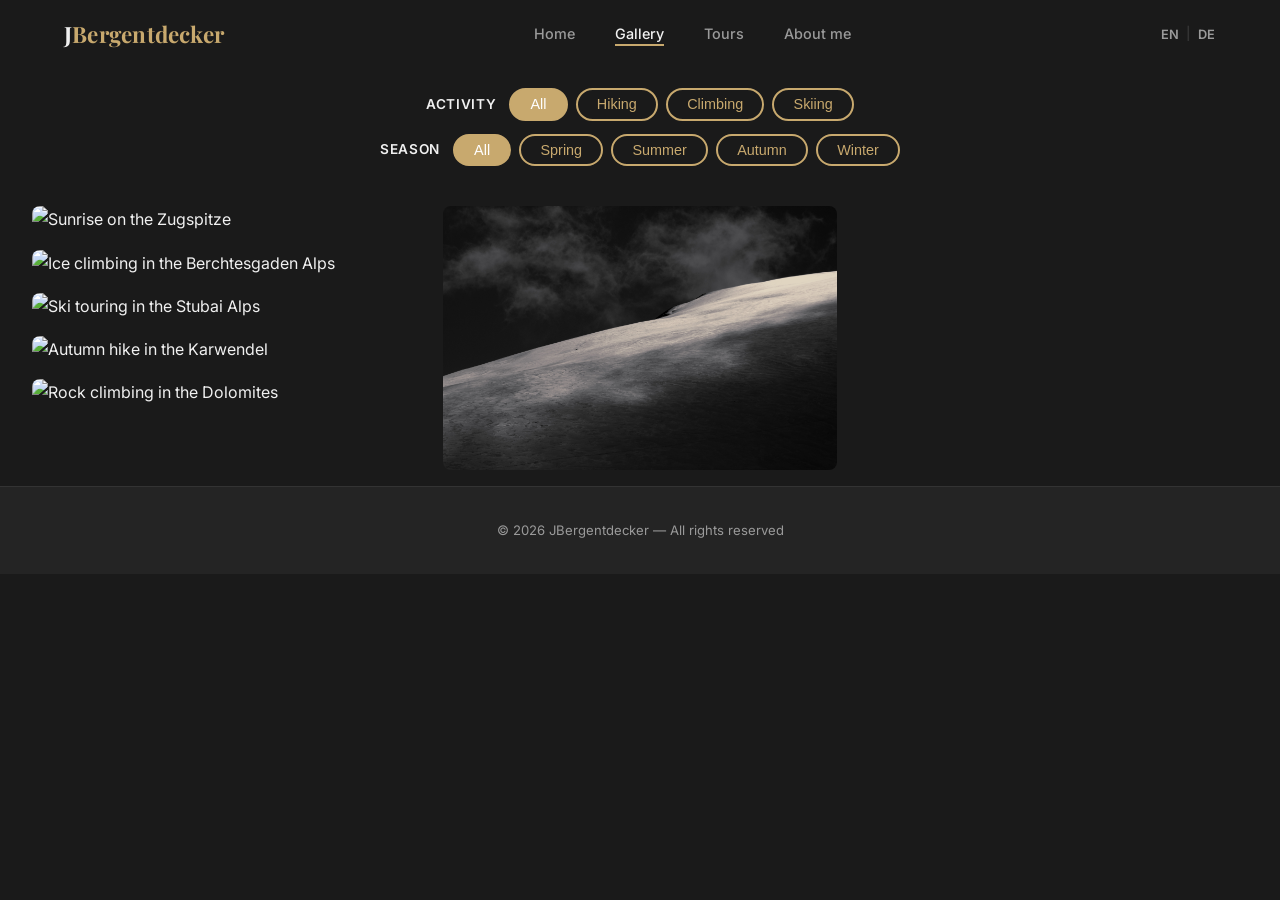
==== gallery/gallery.html @ 17d7b237 "Initial commit" ====
<!DOCTYPE html>
<html lang="en">

<head>
    <meta charset="UTF-8" />
    <meta name="viewport" content="width=device-width, initial-scale=1.0" />
    <title>Gallery</title>
    <link rel="stylesheet" href="../assets/css/style.css" />
    <link rel="stylesheet" href="css/gallery.css" />
</head>

<body>

    <!-- NAVBAR -->
    <div id="navbar-placeholder"></div>

    <!-- FILTER BAR -->
    <section id="filters">
        <div class="filter-group">
            <span class="filter-label">Activity</span>
            <button class="filter-btn active" data-type="activity" data-filter="all">All</button>
            <button class="filter-btn" data-type="activity" data-filter="hiking">Hiking</button>
            <button class="filter-btn" data-type="activity" data-filter="climbing">Climbing</button>
            <button class="filter-btn" data-type="activity" data-filter="skiing">Skiing</button>
        </div>

        <div class="filter-group">
            <span class="filter-label">Season</span>
            <button class="filter-btn active" data-type="season" data-filter="all">All</button>
            <button class="filter-btn" data-type="season" data-filter="spring">Spring</button>
            <button class="filter-btn" data-type="season" data-filter="summer">Summer</button>
            <button class="filter-btn" data-type="season" data-filter="autumn">Autumn</button>
            <button class="filter-btn" data-type="season" data-filter="winter">Winter</button>
        </div>
    </section>


    <!-- PHOTO GRID -->
    <main id="gallery-grid">
        <!-- Populated by gallery.js -->
    </main>

    <!-- LIGHTBOX -->
    <div id="lightbox" class="hidden">
        <button id="lb-close">✕</button>
        <button id="lb-prev">‹</button>
        <button id="lb-next">›</button>
        <img id="lb-img" src="" alt="" />
        <p id="lb-description"></p>
    </div>

    <!-- ========== FOOTER ========== -->
    <div id="footer-placeholder"></div>

    <script src="../assets/js/i18n.js"></script>
    <script src="../assets/js/main.js"></script>

    <script src="js/gallery.js"></script>
    <script src="../assets/js/footer.js"></script>
    <script src="../assets/js/navbar.js"></script>
</body>

</html>
---- assets/css/style.css ----
/* ============================================
   style.css — JBergentdecker
   ============================================ */

/* ---------- Google Fonts ---------- */
@import url('https://fonts.googleapis.com/css2?family=Inter:wght@300;400;500;600&family=Playfair+Display:wght@400;600;700&display=swap');

/* ---------- Design Tokens ---------- */
:root {
    --bg: #1a1a1a;
    --surface: #242424;
    --surface-raised: #2e2e2e;
    --accent: #c8a96e;
    --accent-hover: #d9be8a;
    --text-primary: #f0f0f0;
    --text-secondary: #9a9a9a;
    --border: #333333;
    --radius: 8px;
    --radius-lg: 16px;
    --shadow: 0 4px 24px rgba(0, 0, 0, 0.4);
    --transition: 0.3s ease;
    --font-sans: 'Inter', sans-serif;
    --font-serif: 'Playfair Display', serif;
    --navbar-h: 68px;
}

/* ---------- Reset ---------- */
*,
*::before,
*::after {
    box-sizing: border-box;
    margin: 0;
    padding: 0;
}

html {
    scroll-behavior: smooth;
    font-size: 16px;
}

body {
    background-color: var(--bg);
    color: var(--text-primary);
    font-family: var(--font-sans);
    font-weight: 400;
    line-height: 1.7;
    -webkit-font-smoothing: antialiased;
}

img {
    display: block;
    max-width: 100%;
    height: auto;
}

a {
    color: inherit;
    text-decoration: none;
}

ul {
    list-style: none;
}

/* ---------- Typography ---------- */
h1,
h2,
h3,
h4 {
    font-family: var(--font-serif);
    font-weight: 700;
    line-height: 1.2;
    color: var(--text-primary);
}

h1 {
    font-size: clamp(2.2rem, 5vw, 4rem);
}

h2 {
    font-size: clamp(1.8rem, 3.5vw, 2.8rem);
}

h3 {
    font-size: clamp(1.3rem, 2.5vw, 1.8rem);
}

h4 {
    font-size: clamp(1rem, 2vw, 1.3rem);
}

p {
    color: var(--text-secondary);
    line-height: 1.8;
}

/* ---------- Utility ---------- */
.container {
    width: 100%;
    max-width: 1200px;
    margin: 0 auto;
    padding: 0 1.5rem;
}

.section {
    padding: 5rem 0;
}

.section-label {
    display: inline-block;
    font-size: 0.75rem;
    font-weight: 600;
    letter-spacing: 0.15em;
    text-transform: uppercase;
    color: var(--accent);
    margin-bottom: 0.75rem;
}

.section-header {
    max-width: 600px;
    margin-bottom: 3rem;
}

.section-header p {
    margin-top: 0.75rem;
    font-size: 1.05rem;
}

.section-cta {
    text-align: center;
    margin-top: 3rem;
}

.divider {
    width: 48px;
    height: 3px;
    background: var(--accent);
    border-radius: 2px;
    margin: 1rem 0 1.5rem;
}

/* ---------- Buttons ---------- */
.btn {
    display: inline-block;
    padding: 0.75rem 2rem;
    background: var(--accent);
    color: #1a1a1a;
    font-family: var(--font-sans);
    font-size: 0.9rem;
    font-weight: 600;
    border-radius: var(--radius);
    border: none;
    cursor: pointer;
    transition: background var(--transition), transform var(--transition);
    letter-spacing: 0.03em;
}

.btn:hover {
    background: var(--accent-hover);
    transform: translateY(-2px);
}

.btn-outline {
    display: inline-block;
    padding: 0.75rem 2rem;
    background: transparent;
    color: var(--accent);
    font-family: var(--font-sans);
    font-size: 0.9rem;
    font-weight: 600;
    border-radius: var(--radius);
    border: 1.5px solid var(--accent);
    cursor: pointer;
    transition: background var(--transition), color var(--transition), transform var(--transition);
    letter-spacing: 0.03em;
}

.btn-outline:hover {
    background: var(--accent);
    color: #1a1a1a;
    transform: translateY(-2px);
}

/* ---------- Badge ---------- */
.badge {
    display: inline-block;
    font-size: 0.72rem;
    font-weight: 600;
    letter-spacing: 0.08em;
    text-transform: uppercase;
    padding: 0.25rem 0.75rem;
    border-radius: 999px;
    background: rgba(200, 169, 110, 0.15);
    color: var(--accent);
    border: 1px solid rgba(200, 169, 110, 0.3);
}

/* ---------- Navbar ---------- */
.navbar {
    position: fixed;
    top: 0;
    left: 0;
    right: 0;
    z-index: 100;
    height: var(--navbar-h);
    background: transparent;
    transition: background var(--transition), box-shadow var(--transition);
}

.navbar.scrolled {
    background: rgba(26, 26, 26, 0.95);
    backdrop-filter: blur(12px);
    -webkit-backdrop-filter: blur(12px);
    box-shadow: 0 1px 0 var(--border);
}

.navbar__inner {
    display: flex;
    align-items: center;
    justify-content: space-between;
    height: 100%;
    max-width: 1200px;
    margin: 0 auto;
    padding: 0 1.5rem;
}

.navbar__logo {
    font-family: var(--font-serif);
    font-size: 1.4rem;
    font-weight: 700;
    color: var(--text-primary);
    letter-spacing: 0.01em;
}

.navbar__logo span {
    color: var(--accent);
}

.navbar__links {
    display: flex;
    gap: 2.5rem;
    align-items: center;
}

.navbar__links a {
    font-size: 0.9rem;
    font-weight: 500;
    color: var(--text-secondary);
    transition: color var(--transition);
    position: relative;
}

.navbar__links a::after {
    content: '';
    position: absolute;
    bottom: -4px;
    left: 0;
    width: 0;
    height: 2px;
    background: var(--accent);
    transition: width var(--transition);
}

.navbar__links a:hover,
.navbar__links a.active {
    color: var(--text-primary);
}

.navbar__links a:hover::after,
.navbar__links a.active::after {
    width: 100%;
}

.navbar__right {
    display: flex;
    align-items: center;
    gap: 1.5rem;
}

/* ---------- Language Switcher ---------- */
.lang-switcher {
    display: flex;
    align-items: center;
    gap: 0.4rem;
    font-size: 0.8rem;
    font-weight: 600;
}

.lang-switcher button {
    background: none;
    border: none;
    color: var(--text-secondary);
    cursor: pointer;
    font-family: var(--font-sans);
    font-size: 0.8rem;
    font-weight: 600;
    letter-spacing: 0.05em;
    padding: 0;
    transition: color var(--transition);
}

.lang-switcher button.active,
.lang-switcher button:hover {
    color: var(--accent);
}

.lang-switcher .separator {
    color: var(--border);
}

/* ---------- Hamburger ---------- */
.hamburger {
    display: none;
    flex-direction: column;
    justify-content: center;
    gap: 5px;
    background: none;
    border: none;
    cursor: pointer;
    padding: 4px;
}

.hamburger span {
    display: block;
    width: 24px;
    height: 2px;
    background: var(--text-primary);
    border-radius: 2px;
    transition: transform var(--transition), opacity var(--transition);
}

.hamburger.open span:nth-child(1) {
    transform: translateY(7px) rotate(45deg);
}

.hamburger.open span:nth-child(2) {
    opacity: 0;
}

.hamburger.open span:nth-child(3) {
    transform: translateY(-7px) rotate(-45deg);
}

/* ---------- Reveal on scroll ---------- */
.reveal {
    opacity: 0;
    transform: translateY(28px);
    transition: opacity 0.6s ease, transform 0.6s ease;
}

.reveal.revealed {
    opacity: 1;
    transform: translateY(0);
}

/* ---------- Footer ---------- */
.footer {
    background: var(--surface);
    border-top: 1px solid var(--border);
    padding: 2rem 0;
    text-align: center;
}

.footer p {
    font-size: 0.82rem;
    color: var(--text-secondary);
}

.footer a {
    color: var(--accent);
    transition: color var(--transition);
}

.footer a:hover {
    color: var(--accent-hover);
}

/* ---------- Scrollbar ---------- */
::-webkit-scrollbar {
    width: 8px;
}

::-webkit-scrollbar-track {
    background: var(--bg);
}

::-webkit-scrollbar-thumb {
    background: var(--border);
    border-radius: 4px;
}

::-webkit-scrollbar-thumb:hover {
    background: var(--text-secondary);
}

/* ---------- Selection ---------- */
::selection {
    background: var(--accent);
    color: #1a1a1a;
}

/* ============================================
   Animations
   ============================================ */
@keyframes kenburns {
    0% {
        transform: scale(1) translateX(0) translateY(0);
    }

    100% {
        transform: scale(1.08) translateX(-1%) translateY(-1%);
    }
}

@keyframes fadeUp {
    from {
        opacity: 0;
        transform: translateY(30px);
    }

    to {
        opacity: 1;
        transform: translateY(0);
    }
}

@keyframes scrollBounce {

    0%,
    100% {
        opacity: 1;
        transform: translateX(-50%) translateY(0);
    }

    50% {
        opacity: 0.3;
        transform: translateX(-50%) translateY(10px);
    }
}

/* ============================================
   Responsive
   ============================================ */
@media (max-width: 768px) {
    .hamburger {
        display: flex;
    }

    .navbar__links {
        display: none;
        flex-direction: column;
        gap: 0;
        position: absolute;
        top: var(--navbar-h);
        left: 0;
        right: 0;
        background: rgba(26, 26, 26, 0.98);
        backdrop-filter: blur(12px);
        border-top: 1px solid var(--border);
        padding: 1rem 0;
    }

    .navbar__links.open {
        display: flex;
    }

    .navbar__links a {
        padding: 0.85rem 1.5rem;
        font-size: 1rem;
        width: 100%;
    }

    .navbar__links a::after {
        display: none;
    }

    .section {
        padding: 3.5rem 0;
    }
}

/* ── About Page ────────────────────────────────── */
.about-hero {
    background: linear-gradient(rgba(0, 0, 0, 0.5), rgba(0, 0, 0, 0.5)),
        url('../assets/images/profile.jpg') center/cover no-repeat;
    color: white;
    text-align: center;
    padding: 8rem 0 4rem;
}

.about-hero h1 {
    font-size: 3rem;
    margin-bottom: 0.5rem;
}

.about-grid {
    display: grid;
    grid-template-columns: 1fr 2fr;
    gap: 4rem;
    align-items: start;
}

.about-photo img {
    width: 100%;
    border-radius: 12px;
    box-shadow: 0 8px 30px rgba(0, 0, 0, 0.15);
}

.about-text h2 {
    font-size: 2rem;
    margin-bottom: 1rem;
    color: var(--primary);
}

.about-text p {
    margin-bottom: 1rem;
    line-height: 1.8;
    color: var(--text-light);
}

/* Stats */
.about-stats {
    display: flex;
    gap: 2rem;
    margin-top: 2rem;
    flex-wrap: wrap;
}

.stat {
    display: flex;
    flex-direction: column;
    align-items: center;
    background: var(--bg-light);
    border-radius: 10px;
    padding: 1rem 1.5rem;
    min-width: 100px;
}

.stat-number {
    font-size: 1.8rem;
    font-weight: 700;
    color: var(--primary);
}

.stat-label {
    font-size: 0.85rem;
    color: var(--text-light);
    text-align: center;
    margin-top: 0.25rem;
}

/* Interests */
.about-interests h2 {
    text-align: center;
    font-size: 2rem;
    margin-bottom: 2.5rem;
    color: var(--primary);
}

.interests-grid {
    display: grid;
    grid-template-columns: repeat(auto-fit, minmax(200px, 1fr));
    gap: 1.5rem;
}

.interest-card {
    background: white;
    border-radius: 12px;
    padding: 2rem;
    text-align: center;
    box-shadow: 0 4px 15px rgba(0, 0, 0, 0.08);
    transition: transform 0.2s;
}

.interest-card:hover {
    transform: translateY(-4px);
}

.interest-icon {
    font-size: 2.5rem;
    display: block;
    margin-bottom: 1rem;
}

.interest-card h3 {
    margin-bottom: 0.5rem;
    color: var(--primary);
}

/* Responsive */
@media (max-width: 768px) {
    .about-grid {
        grid-template-columns: 1fr;
    }

    .about-hero h1 {
        font-size: 2rem;
    }
}

:root {
    --navbar-height: 4rem;
}
---- gallery/css/gallery.css ----
body {
    padding-top: var(--navbar-height);
}

/* ===========================
   FILTER BAR
=========================== */
#filters {
    display: flex;
    flex-direction: column;
    align-items: center;
    gap: 0.8rem;
    padding: 1.5rem 1rem;
}

.filter-group {
    display: flex;
    flex-wrap: wrap;
    align-items: center;
    gap: 0.5rem;
    justify-content: center;
}

.filter-label {
    font-size: 0.85rem;
    font-weight: 600;
    color: var(--text-muted);
    margin-right: 0.3rem;
    text-transform: uppercase;
    letter-spacing: 0.05em;
}

.filter-btn {
    padding: 0.4rem 1.2rem;
    border: 2px solid var(--accent);
    border-radius: 999px;
    background: transparent;
    color: var(--accent);
    cursor: pointer;
    font-size: 0.9rem;
    transition: background 0.2s, color 0.2s;
}

.filter-btn:hover,
.filter-btn.active {
    background: var(--accent);
    color: #fff;
}

/* ===========================
   MASONRY GRID
=========================== */
#gallery-grid {
    columns: 3 280px;
    gap: 1rem;
    padding: 1rem 2rem;
}

.gallery-item {
    break-inside: avoid;
    margin-bottom: 1rem;
    cursor: pointer;
    overflow: hidden;
    border-radius: 8px;
}

.gallery-item img {
    width: 100%;
    display: block;
    transition: transform 0.3s ease;
}

.gallery-item:hover img {
    transform: scale(1.03);
}

/* ===========================
   LIGHTBOX
=========================== */
#lightbox {
    position: fixed;
    inset: 0;
    background: rgba(0, 0, 0, 0.92);
    display: flex;
    align-items: center;
    justify-content: center;
    flex-direction: column;
    z-index: 1000;
}

#lightbox.hidden {
    display: none;
}

#lb-img {
    max-width: 90vw;
    max-height: 75vh;
    border-radius: 6px;
    object-fit: contain;
}

#lb-description {
    color: #eee;
    margin-top: 1rem;
    font-size: 0.95rem;
    text-align: center;
    max-width: 600px;
}

#lb-close {
    position: absolute;
    top: 1rem;
    right: 1.5rem;
    font-size: 1.8rem;
    background: none;
    border: none;
    color: #fff;
    cursor: pointer;
}

#lb-prev,
#lb-next {
    position: absolute;
    top: 50%;
    transform: translateY(-50%);
    font-size: 3rem;
    background: none;
    border: none;
    color: #fff;
    cursor: pointer;
    padding: 0 1rem;
}

#lb-prev {
    left: 1rem;
}

#lb-next {
    right: 1rem;
}
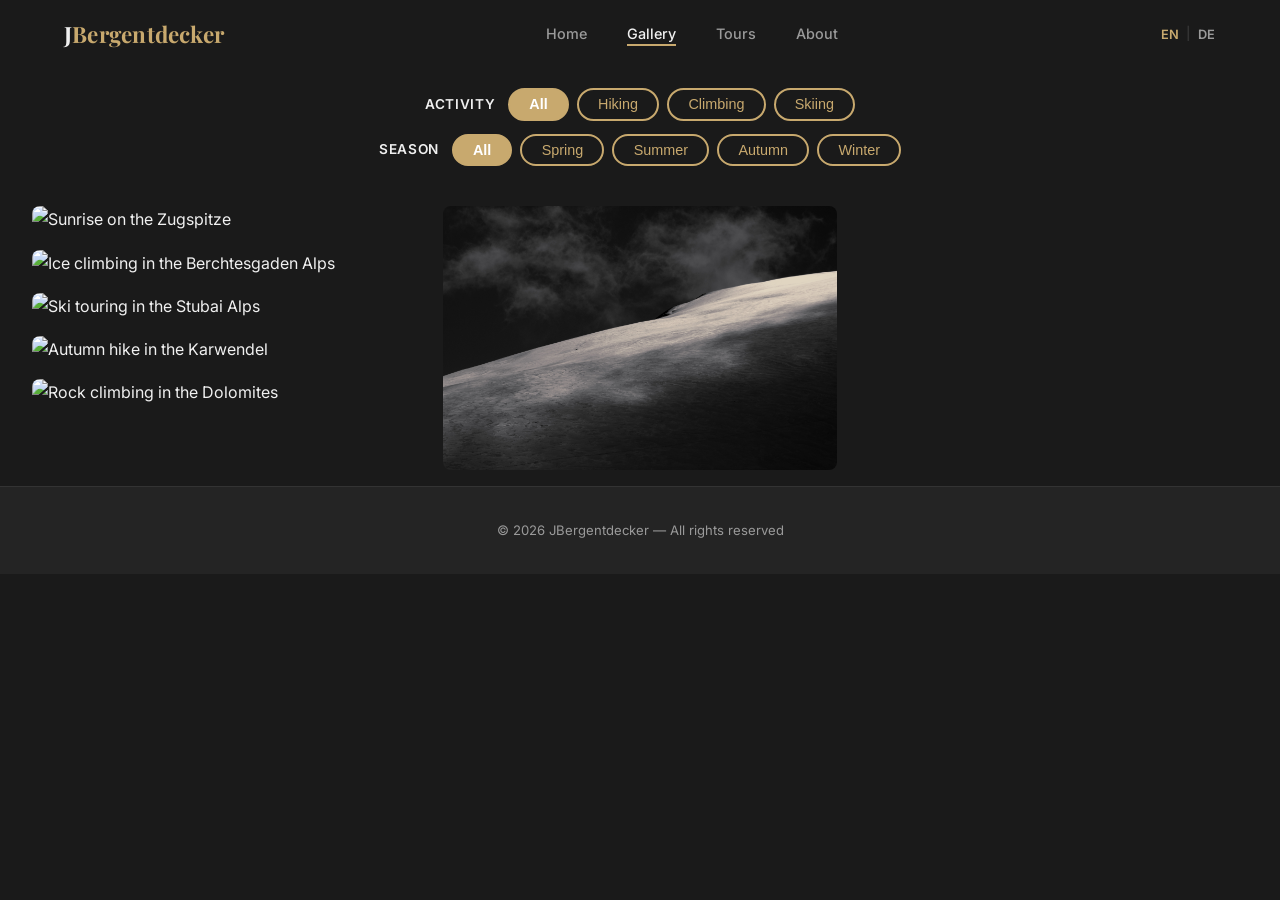
==== commit 0612ff32: "Refactoring and tour template finalization Refactoring of Tours and Gallery pages + finalisation of " ====
--- a/gallery/gallery.html
+++ b/gallery/gallery.html
@@ -11,11 +11,14 @@
 
 <body>
 
-    <!-- NAVBAR -->
+    <!-- ── Navigation (injected by navbar.js) ── -->
     <div id="navbar-placeholder"></div>
 
-    <!-- FILTER BAR -->
+    <!-- ── Filter bar
+         data-type groups filters so only one per group is active at a time
+         data-filter must match the field values used in photos.json ── -->
     <section id="filters">
+
         <div class="filter-group">
             <span class="filter-label">Activity</span>
             <button class="filter-btn active" data-type="activity" data-filter="all">All</button>
@@ -32,32 +35,35 @@
             <button class="filter-btn" data-type="season" data-filter="autumn">Autumn</button>
             <button class="filter-btn" data-type="season" data-filter="winter">Winter</button>
         </div>
+
     </section>
 
+    <!-- ── Photo grid (injected by gallery.js) ── -->
+    <main id="gallery-grid"></main>
 
-    <!-- PHOTO GRID -->
-    <main id="gallery-grid">
-        <!-- Populated by gallery.js -->
-    </main>
-
-    <!-- LIGHTBOX -->
+    <!-- ── Lightbox overlay ── -->
     <div id="lightbox" class="hidden">
-        <button id="lb-close">✕</button>
-        <button id="lb-prev">‹</button>
-        <button id="lb-next">›</button>
-        <img id="lb-img" src="" alt="" />
-        <p id="lb-description"></p>
+        <button id="lb-close" aria-label="Close">✕</button>
+        <button id="lb-prev" aria-label="Previous">‹</button>
+        <button id="lb-next" aria-label="Next">›</button>
+        <div id="lb-media-wrap">
+            <img id="lb-img" src="" alt="" />
+            <div id="lb-caption">
+                <p id="lb-title"></p>
+                <p id="lb-description"></p>
+            </div>
+        </div>
     </div>
 
-    <!-- ========== FOOTER ========== -->
+    <!-- ── Footer (injected by footer.js) ── -->
     <div id="footer-placeholder"></div>
 
     <script src="../assets/js/i18n.js"></script>
     <script src="../assets/js/main.js"></script>
-
     <script src="js/gallery.js"></script>
     <script src="../assets/js/footer.js"></script>
     <script src="../assets/js/navbar.js"></script>
+
 </body>
 
 </html>
--- a/gallery/css/gallery.css
+++ b/gallery/css/gallery.css
@@ -1,10 +1,14 @@
+/* ════════════════════════════════════════════════════
+   GALLERY PAGE  —  gallery.css
+   Depends on global variables in style.css
+   ════════════════════════════════════════════════════ */
+
 body {
     padding-top: var(--navbar-height);
 }
 
-/* ===========================
-   FILTER BAR
-=========================== */
+
+/* ─── FILTER BAR ──────────────────────────────────── */
 #filters {
     display: flex;
     flex-direction: column;
@@ -17,51 +21,62 @@
     display: flex;
     flex-wrap: wrap;
     align-items: center;
+    justify-content: center;
     gap: 0.5rem;
-    justify-content: center;
 }
 
 .filter-label {
     font-size: 0.85rem;
     font-weight: 600;
     color: var(--text-muted);
-    margin-right: 0.3rem;
     text-transform: uppercase;
     letter-spacing: 0.05em;
-}
-
+    margin-right: 0.3rem;
+}
+
+/* Base button */
 .filter-btn {
     padding: 0.4rem 1.2rem;
     border: 2px solid var(--accent);
     border-radius: 999px;
     background: transparent;
     color: var(--accent);
-    cursor: pointer;
     font-size: 0.9rem;
-    transition: background 0.2s, color 0.2s;
-}
-
-.filter-btn:hover,
+    cursor: pointer;
+    transition: background 0.2s, color 0.2s, box-shadow 0.2s;
+}
+
+/* Hover — subtle preview */
+.filter-btn:hover {
+    background: rgba(var(--accent-rgb), 0.15);
+}
+
+/* Active — clearly selected filter */
 .filter-btn.active {
     background: var(--accent);
     color: #fff;
-}
-
-/* ===========================
-   MASONRY GRID
-=========================== */
+    font-weight: 700;
+    box-shadow: 0 0 0 3px rgba(var(--accent-rgb), 0.35);
+    /* glow ring */
+}
+
+
+/* ─── MASONRY GRID ────────────────────────────────── */
 #gallery-grid {
     columns: 3 280px;
+    /* 3 cols min, collapses when viewport narrows */
     gap: 1rem;
     padding: 1rem 2rem;
 }
 
 .gallery-item {
     break-inside: avoid;
+    /* prevents image being cut across columns */
     margin-bottom: 1rem;
     cursor: pointer;
     overflow: hidden;
     border-radius: 8px;
+    position: relative;
 }
 
 .gallery-item img {
@@ -74,9 +89,31 @@
     transform: scale(1.03);
 }
 
-/* ===========================
-   LIGHTBOX
-=========================== */
+/* Caption shown on hover (text set via JS from photos.json) */
+.gallery-item__caption {
+    position: absolute;
+    bottom: 0;
+    left: 0;
+    right: 0;
+    padding: 0.6rem 0.75rem;
+    background: rgba(0, 0, 0, 0.55);
+    color: #fff;
+    font-size: 0.82rem;
+    font-weight: 500;
+    border-radius: 0 0 8px 8px;
+    opacity: 0;
+    transform: translateY(4px);
+    transition: opacity 0.25s ease, transform 0.25s ease;
+    pointer-events: none;
+}
+
+.gallery-item:hover .gallery-item__caption {
+    opacity: 1;
+    transform: translateY(0);
+}
+
+
+/* ─── LIGHTBOX OVERLAY ────────────────────────────── */
 #lightbox {
     position: fixed;
     inset: 0;
@@ -84,7 +121,6 @@
     display: flex;
     align-items: center;
     justify-content: center;
-    flex-direction: column;
     z-index: 1000;
 }
 
@@ -92,21 +128,48 @@
     display: none;
 }
 
+/* Image + caption wrapper */
+#lb-media-wrap {
+    position: relative;
+    display: inline-block;
+    border-radius: 6px;
+    overflow: hidden;
+    max-width: 90vw;
+}
+
 #lb-img {
+    display: block;
     max-width: 90vw;
-    max-height: 75vh;
+    max-height: 80vh;
+    object-fit: contain;
     border-radius: 6px;
-    object-fit: contain;
+}
+
+/* Caption overlay — same style as grid hover caption */
+#lb-caption {
+    position: absolute;
+    bottom: 0;
+    left: 0;
+    right: 0;
+    padding: 0.6rem 1rem;
+    background: rgba(0, 0, 0, 0.55);
+    border-radius: 0 0 6px 6px;
+}
+
+#lb-title {
+    color: #fff;
+    font-size: 0.95rem;
+    font-weight: 600;
+    margin: 0 0 0.2rem;
 }
 
 #lb-description {
-    color: #eee;
-    margin-top: 1rem;
-    font-size: 0.95rem;
-    text-align: center;
-    max-width: 600px;
-}
-
+    color: rgba(255, 255, 255, 0.85);
+    font-size: 0.82rem;
+    margin: 0;
+}
+
+/* Close button — top right */
 #lb-close {
     position: absolute;
     top: 1rem;
@@ -116,8 +179,10 @@
     border: none;
     color: #fff;
     cursor: pointer;
-}
-
+    z-index: 1001;
+}
+
+/* Prev / Next arrows — vertically centred */
 #lb-prev,
 #lb-next {
     position: absolute;
@@ -129,6 +194,7 @@
     color: #fff;
     cursor: pointer;
     padding: 0 1rem;
+    z-index: 1001;
 }
 
 #lb-prev {
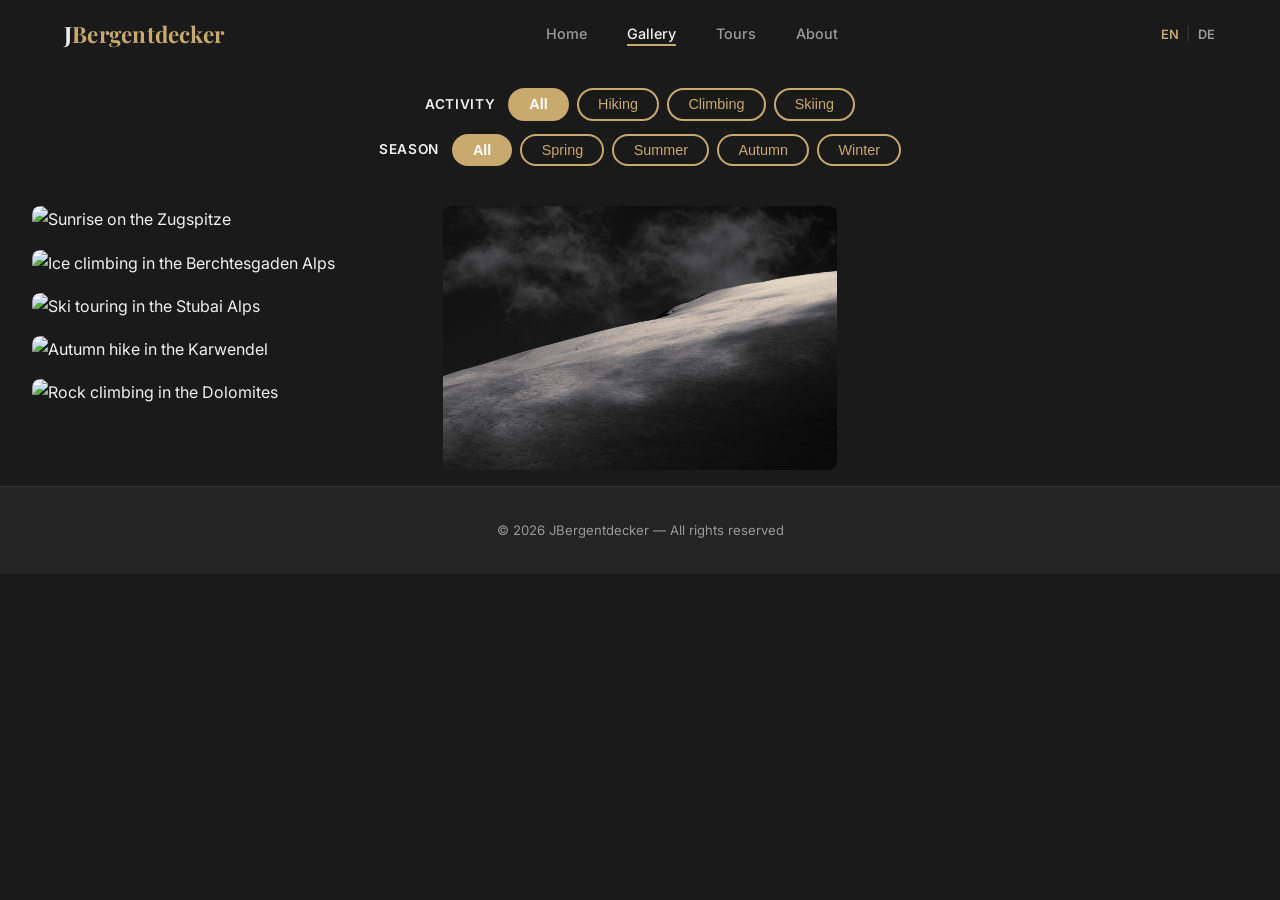
==== commit af60eb89: "Translation mechanisme refactoring Make the translation system easier and more scalable and apply it" ====
--- a/gallery/gallery.html
+++ b/gallery/gallery.html
@@ -4,6 +4,12 @@
 <head>
     <meta charset="UTF-8" />
     <meta name="viewport" content="width=device-width, initial-scale=1.0" />
+    <link rel="stylesheet" href="https://cdnjs.cloudflare.com/ajax/libs/glightbox/3.3.0/css/glightbox.min.css" />
+    <meta name="i18n-namespaces" content="ui,gallery" />
+    <meta name="locales-path" content="../assets/locales" />
+    <meta name="components-path" content="../assets/components" />
+
+
     <title>Gallery</title>
     <link rel="stylesheet" href="../assets/css/style.css" />
     <link rel="stylesheet" href="css/gallery.css" />
@@ -17,26 +23,36 @@
     <!-- ── Filter bar
          data-type groups filters so only one per group is active at a time
          data-filter must match the field values used in photos.json ── -->
-    <section id="filters">
+<section id="filters">
 
-        <div class="filter-group">
-            <span class="filter-label">Activity</span>
-            <button class="filter-btn active" data-type="activity" data-filter="all">All</button>
-            <button class="filter-btn" data-type="activity" data-filter="hiking">Hiking</button>
-            <button class="filter-btn" data-type="activity" data-filter="climbing">Climbing</button>
-            <button class="filter-btn" data-type="activity" data-filter="skiing">Skiing</button>
-        </div>
+    <div class="filter-group">
+        <span class="filter-label" data-i18n="gallery:filters.activity">Activity</span>
+        <button class="filter-btn active" data-type="activity" data-filter="all"
+            data-i18n="gallery:filters.all">All</button>
+        <button class="filter-btn" data-type="activity" data-filter="hiking"
+            data-i18n="gallery:filters.hiking">Hiking</button>
+        <button class="filter-btn" data-type="activity" data-filter="climbing"
+            data-i18n="gallery:filters.climbing">Climbing</button>
+        <button class="filter-btn" data-type="activity" data-filter="skiing"
+            data-i18n="gallery:filters.skiing">Skiing</button>
+    </div>
 
-        <div class="filter-group">
-            <span class="filter-label">Season</span>
-            <button class="filter-btn active" data-type="season" data-filter="all">All</button>
-            <button class="filter-btn" data-type="season" data-filter="spring">Spring</button>
-            <button class="filter-btn" data-type="season" data-filter="summer">Summer</button>
-            <button class="filter-btn" data-type="season" data-filter="autumn">Autumn</button>
-            <button class="filter-btn" data-type="season" data-filter="winter">Winter</button>
-        </div>
+    <div class="filter-group">
+        <span class="filter-label" data-i18n="gallery:filters.season">Season</span>
+        <button class="filter-btn active" data-type="season" data-filter="all"
+            data-i18n="gallery:filters.all">All</button>
+        <button class="filter-btn" data-type="season" data-filter="spring"
+            data-i18n="gallery:filters.spring">Spring</button>
+        <button class="filter-btn" data-type="season" data-filter="summer"
+            data-i18n="gallery:filters.summer">Summer</button>
+        <button class="filter-btn" data-type="season" data-filter="autumn"
+            data-i18n="gallery:filters.autumn">Autumn</button>
+        <button class="filter-btn" data-type="season" data-filter="winter"
+            data-i18n="gallery:filters.winter">Winter</button>
+    </div>
 
-    </section>
+</section>
+
 
     <!-- ── Photo grid (injected by gallery.js) ── -->
     <main id="gallery-grid"></main>
@@ -58,6 +74,8 @@
     <!-- ── Footer (injected by footer.js) ── -->
     <div id="footer-placeholder"></div>
 
+    <script src="https://cdnjs.cloudflare.com/ajax/libs/glightbox/3.3.0/js/glightbox.min.js"></script>
+
     <script src="../assets/js/i18n.js"></script>
     <script src="../assets/js/main.js"></script>
     <script src="js/gallery.js"></script>
--- a/gallery/css/gallery.css
+++ b/gallery/css/gallery.css
@@ -57,40 +57,48 @@
     color: #fff;
     font-weight: 700;
     box-shadow: 0 0 0 3px rgba(var(--accent-rgb), 0.35);
-    /* glow ring */
 }
 
 
 /* ─── MASONRY GRID ────────────────────────────────── */
 #gallery-grid {
     columns: 3 280px;
-    /* 3 cols min, collapses when viewport narrows */
     gap: 1rem;
     padding: 1rem 2rem;
 }
 
 .gallery-item {
     break-inside: avoid;
-    /* prevents image being cut across columns */
     margin-bottom: 1rem;
     cursor: pointer;
+    border-radius: 8px;
+    position: relative;
+    overflow: hidden;
+}
+
+/* The GLightbox anchor fills the item */
+.gallery-item a {
+    display: block;
+    width: 100%;
+    height: 100%;
+    position: relative;
     overflow: hidden;
     border-radius: 8px;
-    position: relative;
-}
-
-.gallery-item img {
+    text-decoration: none;
+}
+
+.gallery-item a img {
     width: 100%;
     display: block;
     transition: transform 0.3s ease;
 }
 
-.gallery-item:hover img {
+.gallery-item a:hover img {
     transform: scale(1.03);
 }
 
-/* Caption shown on hover (text set via JS from photos.json) */
-.gallery-item__caption {
+/* Caption overlay — appears on hover */
+.gallery-item a .gallery-item__caption {
     position: absolute;
     bottom: 0;
     left: 0;
@@ -107,7 +115,7 @@
     pointer-events: none;
 }
 
-.gallery-item:hover .gallery-item__caption {
+.gallery-item a:hover .gallery-item__caption {
     opacity: 1;
     transform: translateY(0);
 }
@@ -145,7 +153,7 @@
     border-radius: 6px;
 }
 
-/* Caption overlay — same style as grid hover caption */
+/* Caption overlay */
 #lb-caption {
     position: absolute;
     bottom: 0;
@@ -203,4 +211,49 @@
 
 #lb-next {
     right: 1rem;
+}
+
+
+/* ─── GLIGHTBOX OVERRIDES ─────────────────────────── */
+
+/* Arrows and caption hidden by default, shown on hover */
+.glightbox-container .gnext,
+.glightbox-container .gprev,
+.glightbox-container .gslide-description {
+    opacity: 0;
+    transition: opacity 0.25s ease;
+}
+
+.glightbox-container:hover .gnext,
+.glightbox-container:hover .gprev,
+.glightbox-container:hover .gslide-description {
+    opacity: 1;
+}
+
+/* Caption styling */
+.glightbox-container .gslide-description {
+    background: rgba(0, 0, 0, 0.55) !important;
+    position: absolute;
+    bottom: 0;
+    left: 0;
+    right: 0;
+    padding: 0.75rem 1rem;
+    border-radius: 0 0 6px 6px;
+}
+
+.glightbox-container .gdesc-inner {
+    padding: 0;
+}
+
+.glightbox-container .gslide-title {
+    color: #ffffff !important;
+    font-size: 0.95rem;
+    font-weight: 600;
+    margin: 0 0 0.2rem;
+}
+
+.glightbox-container .gslide-desc {
+    color: rgba(255, 255, 255, 0.85) !important;
+    font-size: 0.82rem;
+    margin: 0;
 }
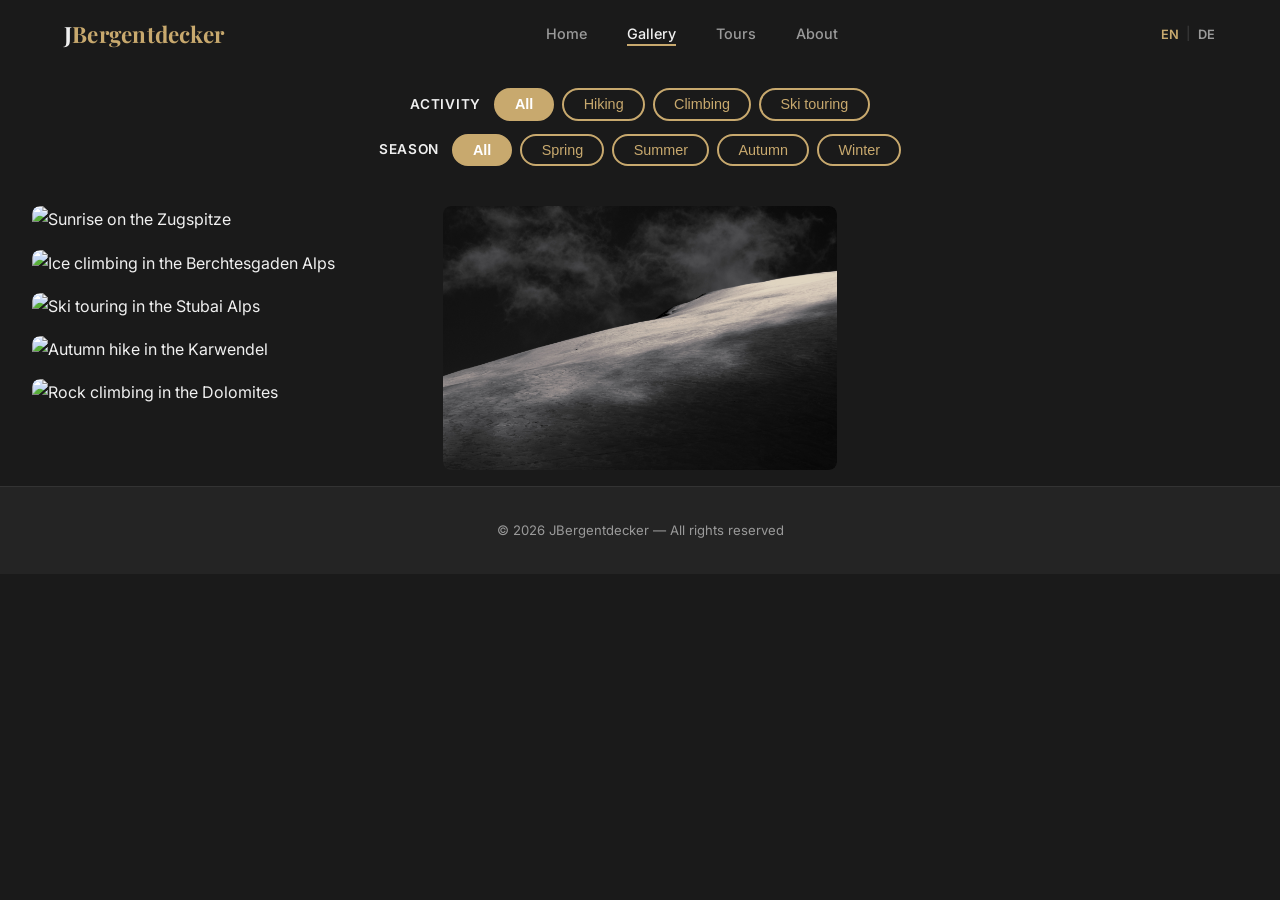
==== commit fb7536e5: "Fix translation issue Fix translation issue in Tours page Add translation of photo descriptions in t" ====
--- a/gallery/gallery.html
+++ b/gallery/gallery.html
@@ -22,7 +22,7 @@
 
     <!-- ── Filter bar
          data-type groups filters so only one per group is active at a time
-         data-filter must match the field values used in photos.json ── -->
+         data-filter must match the field values used in gallery.json ── -->
 <section id="filters">
 
     <div class="filter-group">
@@ -33,8 +33,9 @@
             data-i18n="gallery:filters.hiking">Hiking</button>
         <button class="filter-btn" data-type="activity" data-filter="climbing"
             data-i18n="gallery:filters.climbing">Climbing</button>
-        <button class="filter-btn" data-type="activity" data-filter="skiing"
-            data-i18n="gallery:filters.skiing">Skiing</button>
+        <button class="filter-btn" data-type="activity" data-filter="skitouring"
+            data-i18n="gallery:filters.skitouring">Ski touring</button>
+
     </div>
 
     <div class="filter-group">
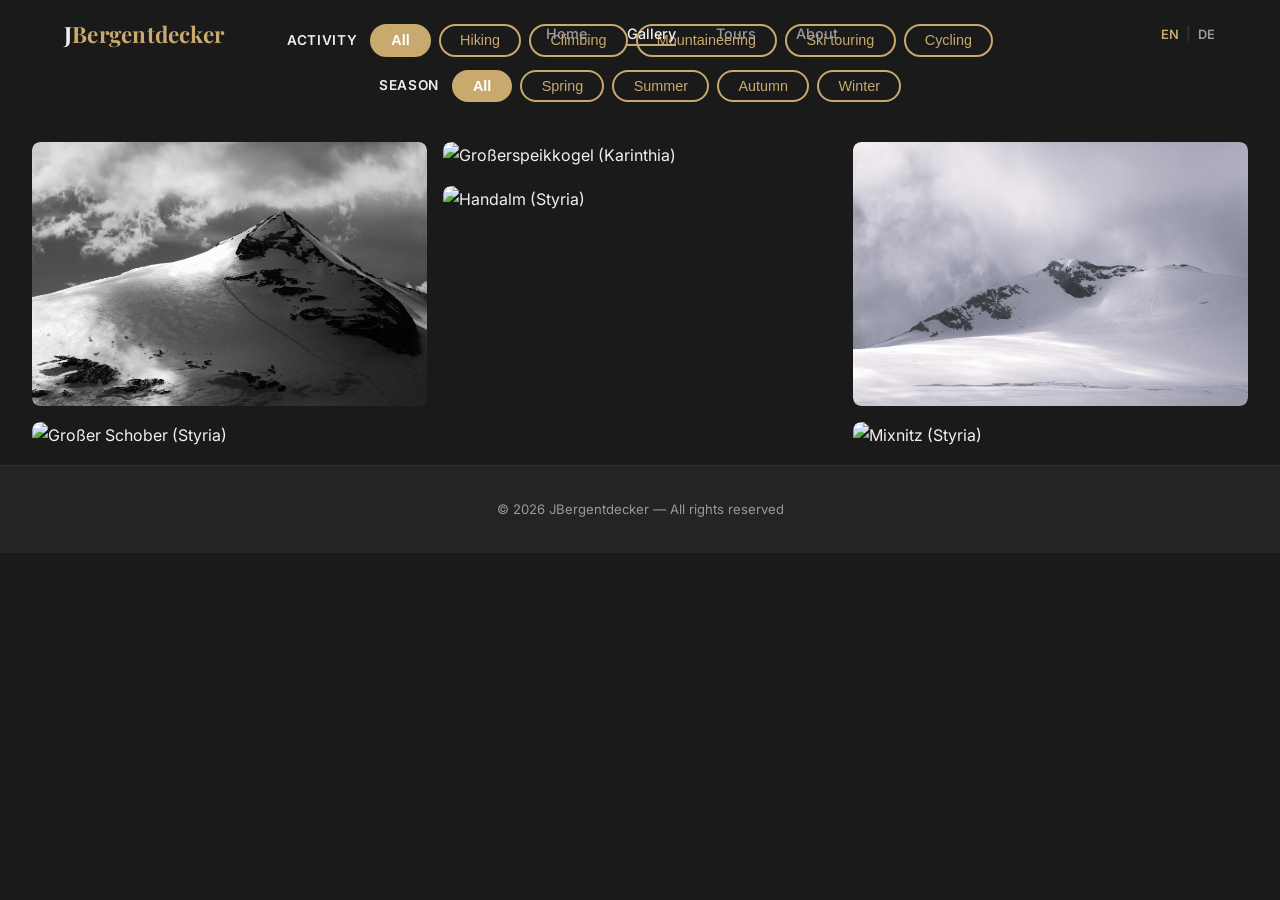
==== commit e521ca22: "FInalizing the website Fix translation issue, plus fill in the first contetnt" ====
--- a/gallery/gallery.html
+++ b/gallery/gallery.html
@@ -33,8 +33,12 @@
             data-i18n="gallery:filters.hiking">Hiking</button>
         <button class="filter-btn" data-type="activity" data-filter="climbing"
             data-i18n="gallery:filters.climbing">Climbing</button>
+        <button class="filter-btn" data-type="activity" data-filter="mountaineering"
+            data-i18n="gallery:filters.mountaineering">Mountaineering</button>
         <button class="filter-btn" data-type="activity" data-filter="skitouring"
             data-i18n="gallery:filters.skitouring">Ski touring</button>
+        <button class="filter-btn" data-type="activity" data-filter="cycling"
+            data-i18n="gallery:filters.cycling">Cycling</button>
 
     </div>
 
--- a/assets/css/style.css
+++ b/assets/css/style.css
@@ -479,20 +479,24 @@
     }
 }
 
-/* ── About Page ────────────────────────────────── */
+/* ============================================
+   About Page
+   ============================================ */
+
+/* — Hero — */
 .about-hero {
-    background: linear-gradient(rgba(0, 0, 0, 0.5), rgba(0, 0, 0, 0.5)),
-        url('../assets/images/profile.jpg') center/cover no-repeat;
-    color: white;
+    background: linear-gradient(rgba(0, 0, 0, 0.55), rgba(0, 0, 0, 0.55)),
+        url('../images/gallery/ameringkogel-unter-alm.JPG') center/cover no-repeat;
     text-align: center;
-    padding: 8rem 0 4rem;
+    padding: 10rem 0 5rem;
 }
 
 .about-hero h1 {
-    font-size: 3rem;
-    margin-bottom: 0.5rem;
-}
-
+    font-size: clamp(2.2rem, 5vw, 3.5rem);
+    color: var(--text-primary);
+}
+
+/* — Grid — */
 .about-grid {
     display: grid;
     grid-template-columns: 1fr 2fr;
@@ -500,104 +504,73 @@
     align-items: start;
 }
 
+/* — Photo — */
 .about-photo img {
     width: 100%;
-    border-radius: 12px;
-    box-shadow: 0 8px 30px rgba(0, 0, 0, 0.15);
-}
-
+    border-radius: var(--radius-lg);
+    box-shadow: var(--shadow);
+}
+
+/* — Text — */
 .about-text h2 {
-    font-size: 2rem;
-    margin-bottom: 1rem;
-    color: var(--primary);
+    font-size: clamp(1.6rem, 3vw, 2.2rem);
+    color: var(--text-primary);
+    margin-bottom: 1.5rem;
 }
 
 .about-text p {
     margin-bottom: 1rem;
+    color: var(--text-secondary);
     line-height: 1.8;
-    color: var(--text-light);
-}
-
-/* Stats */
-.about-stats {
+}
+
+/* — Contact card — */
+.contact-card {
     display: flex;
-    gap: 2rem;
+    align-items: center;
+    gap: 1rem;
     margin-top: 2rem;
-    flex-wrap: wrap;
-}
-
-.stat {
-    display: flex;
-    flex-direction: column;
-    align-items: center;
-    background: var(--bg-light);
-    border-radius: 10px;
     padding: 1rem 1.5rem;
-    min-width: 100px;
-}
-
-.stat-number {
-    font-size: 1.8rem;
-    font-weight: 700;
-    color: var(--primary);
-}
-
-.stat-label {
-    font-size: 0.85rem;
-    color: var(--text-light);
-    text-align: center;
-    margin-top: 0.25rem;
-}
-
-/* Interests */
-.about-interests h2 {
-    text-align: center;
-    font-size: 2rem;
-    margin-bottom: 2.5rem;
-    color: var(--primary);
-}
-
-.interests-grid {
-    display: grid;
-    grid-template-columns: repeat(auto-fit, minmax(200px, 1fr));
-    gap: 1.5rem;
-}
-
-.interest-card {
-    background: white;
-    border-radius: 12px;
-    padding: 2rem;
-    text-align: center;
-    box-shadow: 0 4px 15px rgba(0, 0, 0, 0.08);
-    transition: transform 0.2s;
-}
-
-.interest-card:hover {
-    transform: translateY(-4px);
-}
-
-.interest-icon {
-    font-size: 2.5rem;
-    display: block;
-    margin-bottom: 1rem;
-}
-
-.interest-card h3 {
-    margin-bottom: 0.5rem;
-    color: var(--primary);
-}
-
-/* Responsive */
+    background: var(--surface);
+    border: 1px solid var(--border);
+    border-left: 3px solid var(--accent);
+    border-radius: var(--radius);
+}
+
+.contact-label {
+    font-size: 0.75rem;
+    font-weight: 600;
+    letter-spacing: 0.1em;
+    text-transform: uppercase;
+    color: var(--accent);
+    white-space: nowrap;
+}
+
+.contact-email {
+    font-size: 0.95rem;
+    color: var(--text-primary);
+    font-weight: 500;
+    transition: color var(--transition);
+}
+
+.contact-email:hover {
+    color: var(--accent);
+}
+
+/* — Responsive — */
 @media (max-width: 768px) {
     .about-grid {
         grid-template-columns: 1fr;
-    }
-
-    .about-hero h1 {
-        font-size: 2rem;
-    }
-}
-
-:root {
-    --navbar-height: 4rem;
+        gap: 2rem;
+    }
+
+    .about-hero {
+        padding: 8rem 0 3rem;
+    }
+
+    .contact-card {
+        flex-direction: column;
+        align-items: flex-start;
+        gap: 0.5rem;
+    }
 }
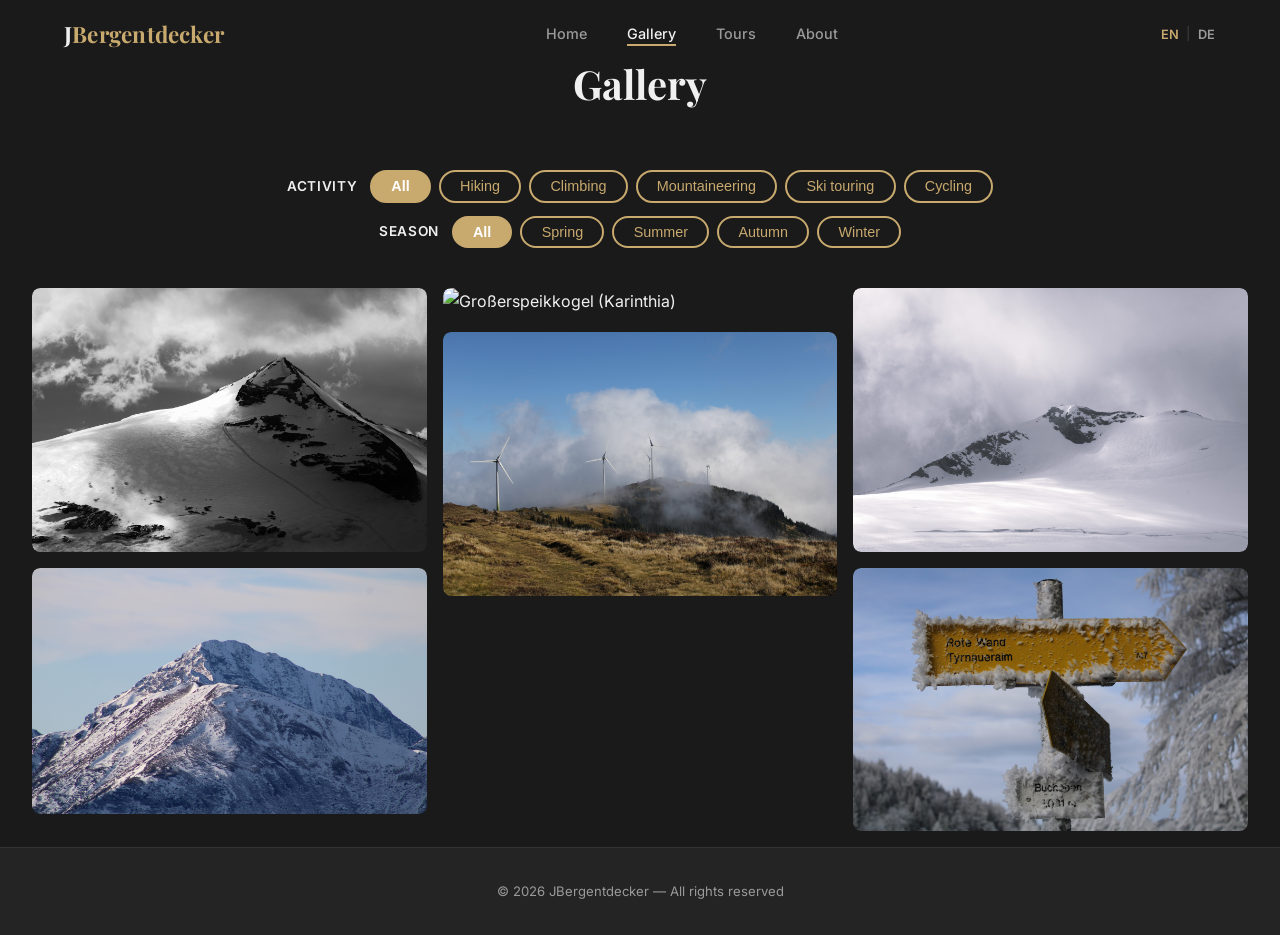
==== commit c5cf180d: "Fix some design issue in Gallery" ====
--- a/gallery/gallery.html
+++ b/gallery/gallery.html
@@ -19,6 +19,12 @@
 
     <!-- ── Navigation (injected by navbar.js) ── -->
     <div id="navbar-placeholder"></div>
+
+    <!-- Header -->
+    <header class="gallery-header">
+        <h1 data-i18n="gallery:header.title">Gallery</h1>
+        <!--<p data-i18n="gallery:header.subtitle">Photos from my adventures</p>-->
+    </header>
 
     <!-- ── Filter bar
          data-type groups filters so only one per group is active at a time
--- a/gallery/css/gallery.css
+++ b/gallery/css/gallery.css
@@ -7,6 +7,23 @@
     padding-top: var(--navbar-height);
 }
 
+/* ─── PAGE HEADER ─────────────────────────────────── */
+.gallery-header {
+    text-align: center;
+    padding: 60px 20px 30px;
+    background-color: var(--color-dark);
+    color: var(--color-light);
+}
+
+.gallery-header h1 {
+    font-size: 2.5rem;
+    margin-bottom: 8px;
+}
+
+.gallery-header p {
+    font-size: 1.1rem;
+    opacity: 0.75;
+}
 
 /* ─── FILTER BAR ──────────────────────────────────── */
 #filters {
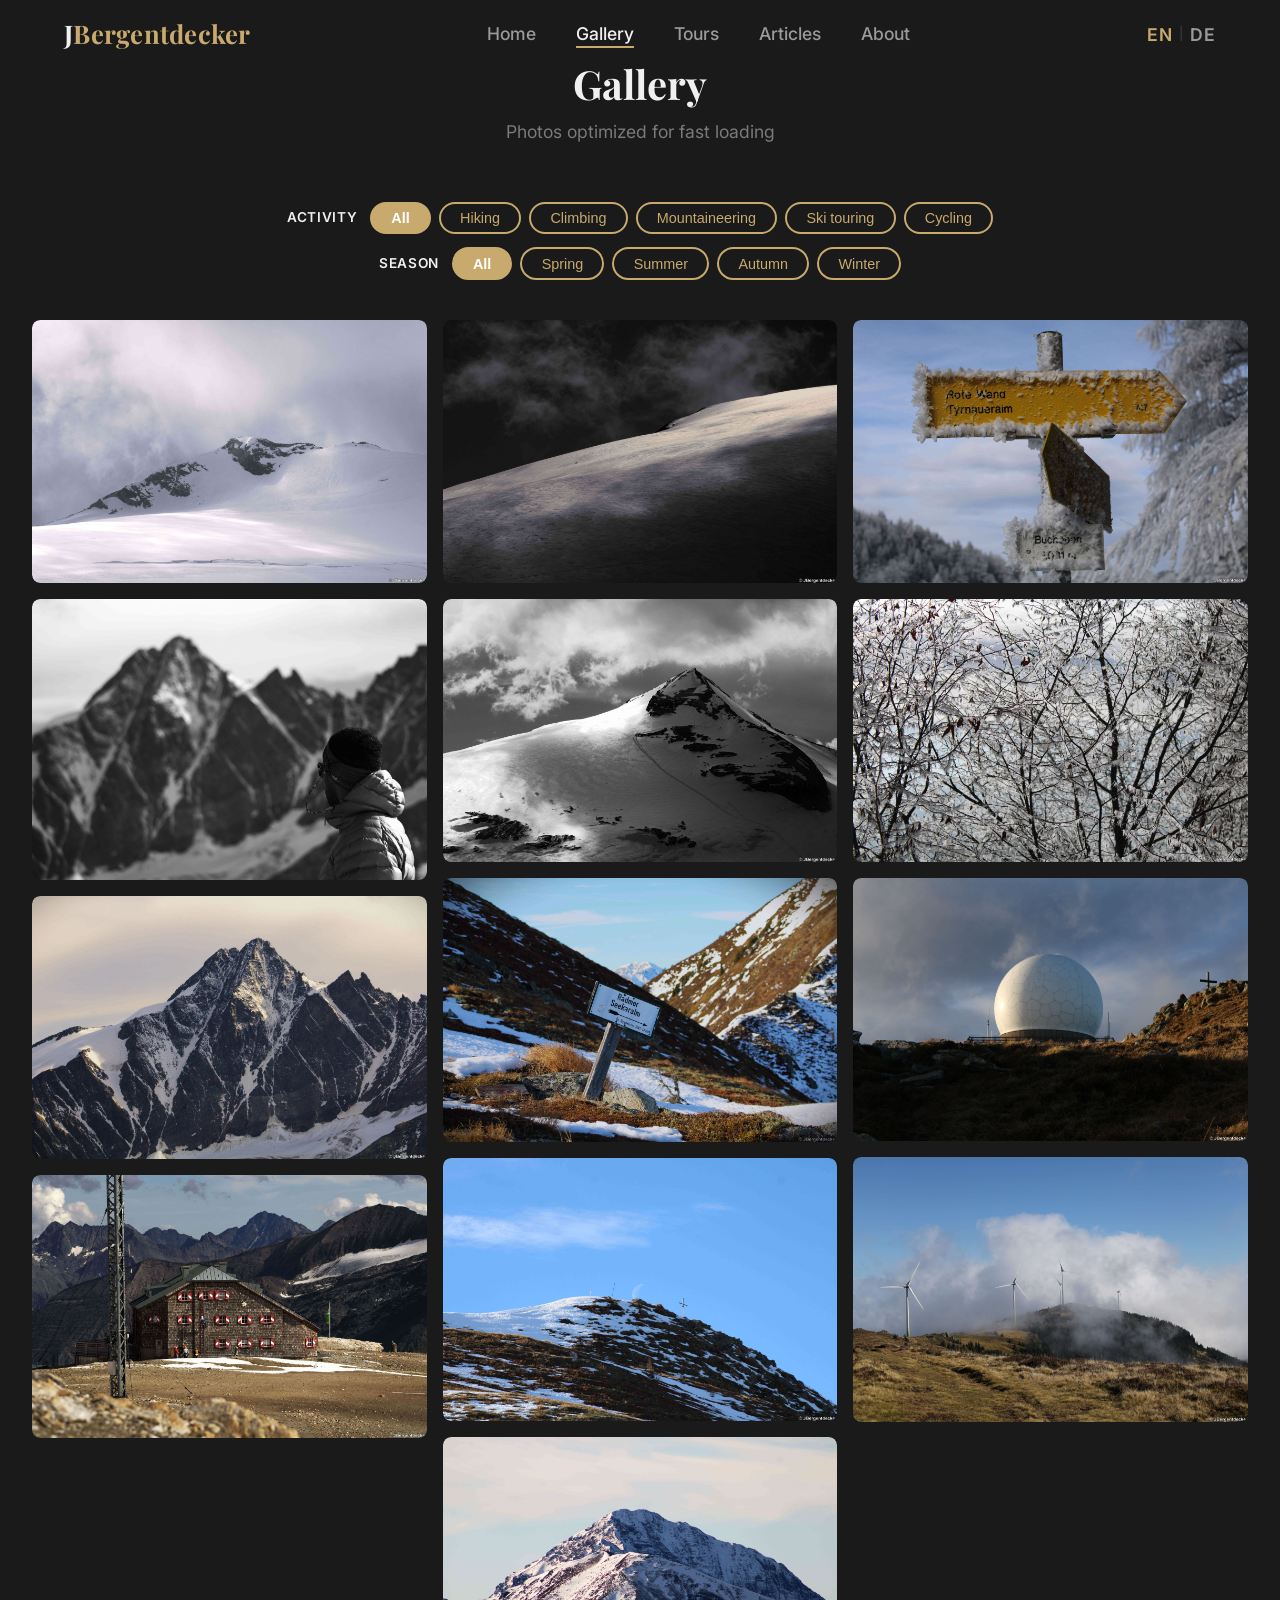
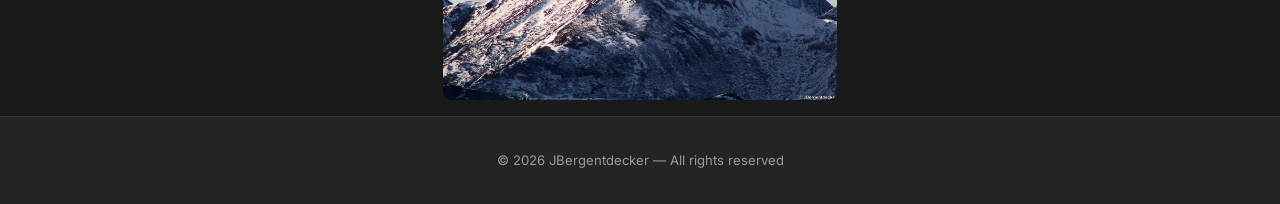
==== commit 754cb82e: "photo upload, translation of gallery Upload pics of Koralpe and Seetaleralpen  Finish the translatio" ====
--- a/gallery/gallery.html
+++ b/gallery/gallery.html
@@ -23,7 +23,7 @@
     <!-- Header -->
     <header class="gallery-header">
         <h1 data-i18n="gallery:header.title">Gallery</h1>
-        <!--<p data-i18n="gallery:header.subtitle">Photos from my adventures</p>-->
+        <p data-i18n="gallery:header.subtitle">Photos optimized for fast loading</p>
     </header>
 
     <!-- ── Filter bar
--- a/assets/css/style.css
+++ b/assets/css/style.css
@@ -226,7 +226,7 @@
 
 .navbar__logo {
     font-family: var(--font-serif);
-    font-size: 1.4rem;
+    font-size: 1.6rem;
     font-weight: 700;
     color: var(--text-primary);
     letter-spacing: 0.01em;
@@ -243,7 +243,7 @@
 }
 
 .navbar__links a {
-    font-size: 0.9rem;
+    font-size: 1.1rem;
     font-weight: 500;
     color: var(--text-secondary);
     transition: color var(--transition);
@@ -292,7 +292,7 @@
     color: var(--text-secondary);
     cursor: pointer;
     font-family: var(--font-sans);
-    font-size: 0.8rem;
+    font-size: 1.1rem;
     font-weight: 600;
     letter-spacing: 0.05em;
     padding: 0;
